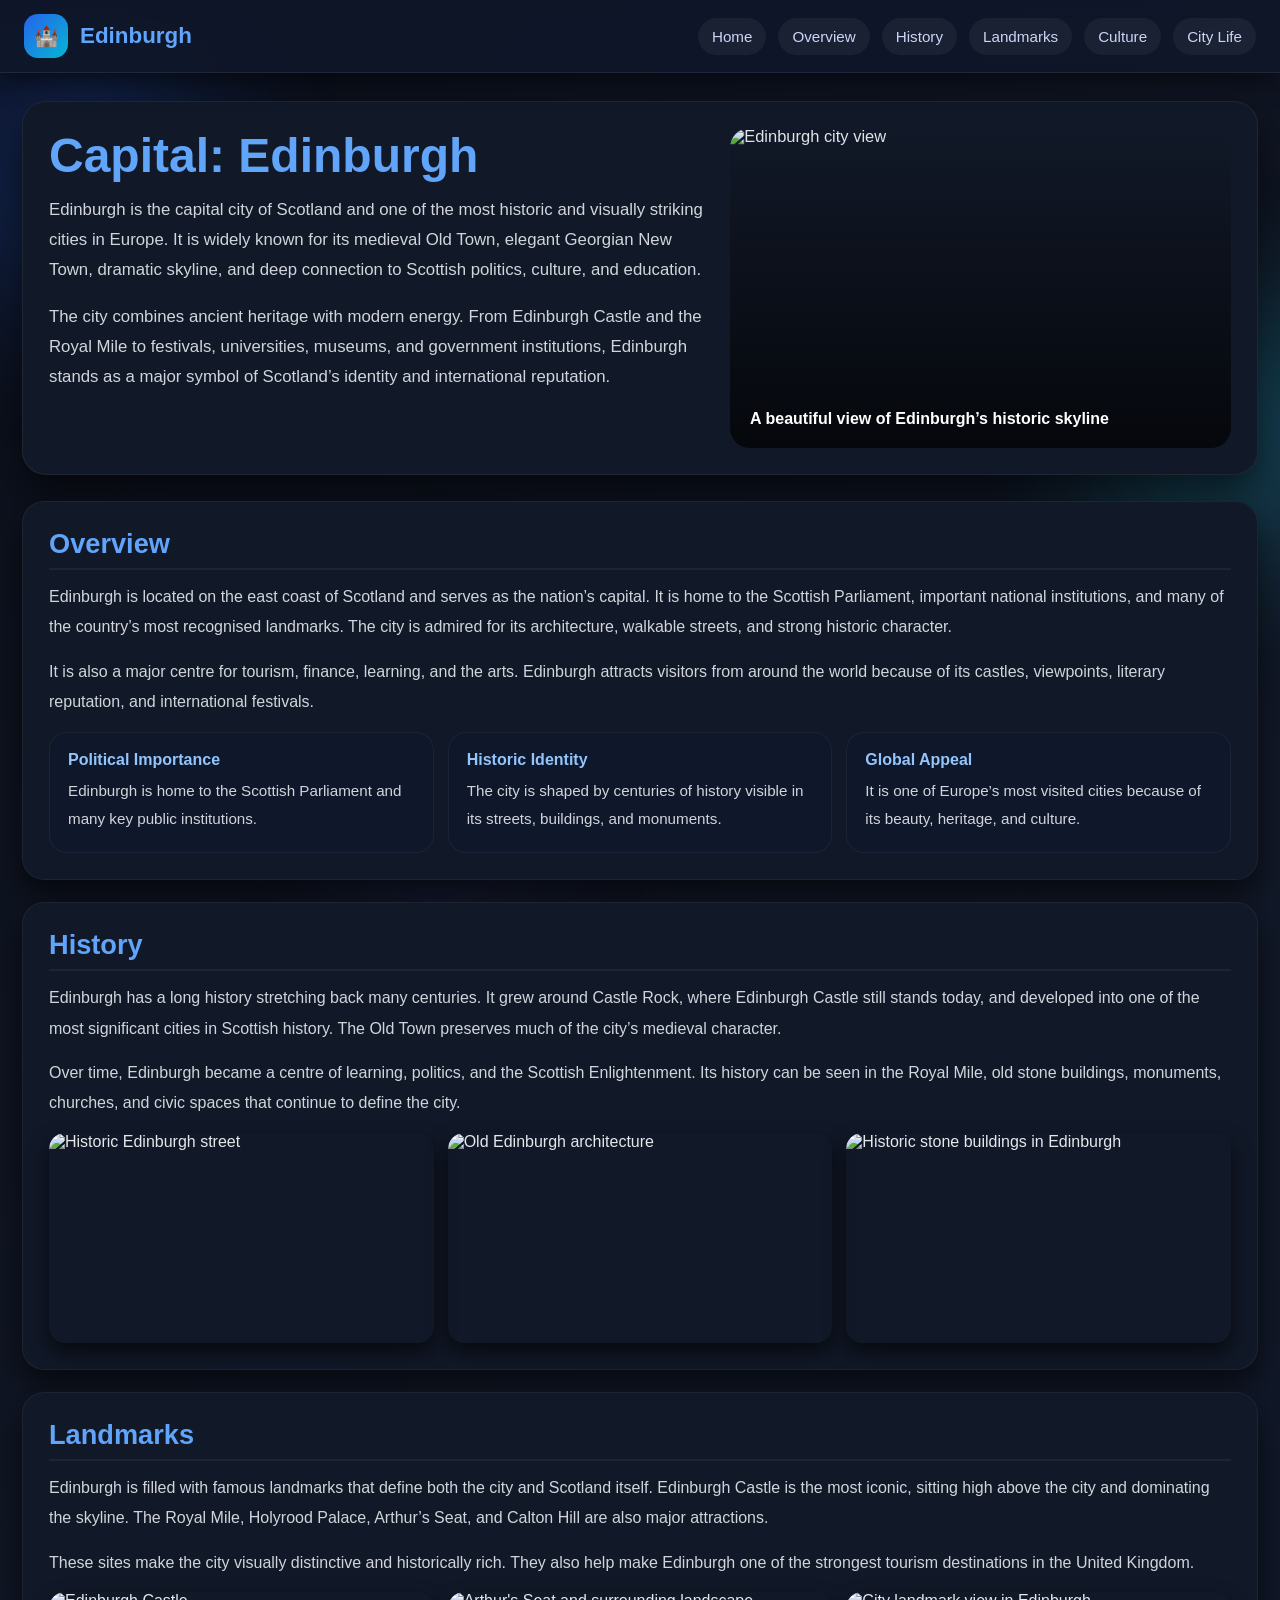
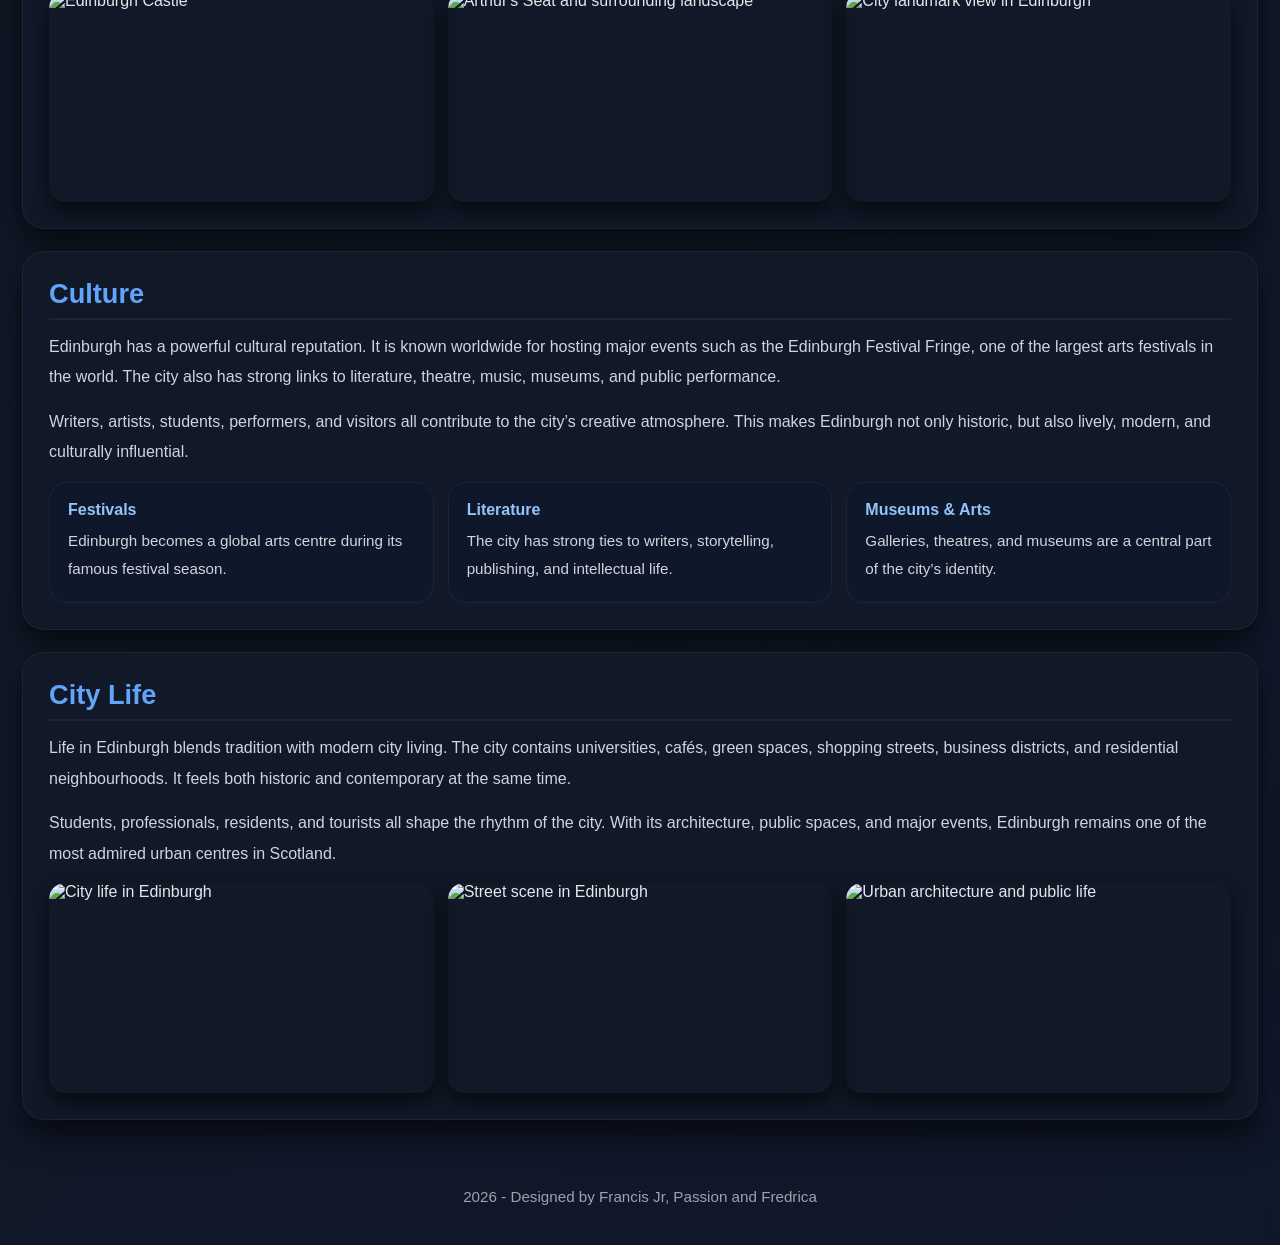
==== Edinburgh.html @ 1b9b7ec7 "Add files via upload" ====
<!DOCTYPE html>
<html lang="en">
<head>
  <meta charset="UTF-8" />
  <meta name="viewport" content="width=device-width, initial-scale=1.0" />
  <title>Capital of Scotland - Edinburgh</title>
  <link rel="stylesheet" href="Edinburgh.css">
  <script src="https://code.jquery.com/jquery-3.7.1.min.js"></script>
</head>
<body>
  <div class="bg-shape shape1"></div>
  <div class="bg-shape shape2"></div>
  <div class="bg-shape shape3"></div>

  <header class="topbar">
    <div class="topbar-inner">
      <div class="brand">
        <div class="brand-logo">🏰</div>
        <span>Edinburgh</span>
      </div>

      <nav class="top-links">
        <a href="index.html">Home</a>
        <a href="#overview">Overview</a>
        <a href="#history">History</a>
        <a href="#landmarks">Landmarks</a>
        <a href="#culture">Culture</a>
        <a href="#life">City Life</a>
      </nav>
    </div>
  </header>

  <section class="hero">
    <div class="hero-card">
      <div class="hero-text">
        <h1>Capital: Edinburgh</h1>

        <p>
          Edinburgh is the capital city of Scotland and one of the most historic and visually striking cities in Europe. It is widely known for its medieval Old Town, elegant Georgian New Town, dramatic skyline, and deep connection to Scottish politics, culture, and education.
        </p>

        <p>
          The city combines ancient heritage with modern energy. From Edinburgh Castle and the Royal Mile to festivals, universities, museums, and government institutions, Edinburgh stands as a major symbol of Scotland’s identity and international reputation.
        </p>
      </div>

      <div class="hero-image">
        <img
          src="https://images.unsplash.com/photo-1475070929565-c985b496cb9f?auto=format&fit=crop&w=1200&q=80"
          alt="Edinburgh city view"
        />
        <div class="hero-overlay">A beautiful view of Edinburgh’s historic skyline</div>
      </div>
    </div>
  </section>

  <main class="page">
    <section class="content">
      <article class="section-card" id="overview">
        <h2>Overview</h2>
        <p>
          Edinburgh is located on the east coast of Scotland and serves as the nation’s capital. It is home to the Scottish Parliament, important national institutions, and many of the country’s most recognised landmarks. The city is admired for its architecture, walkable streets, and strong historic character.
        </p>
        <p>
          It is also a major centre for tourism, finance, learning, and the arts. Edinburgh attracts visitors from around the world because of its castles, viewpoints, literary reputation, and international festivals.
        </p>

        <div class="info-grid">
          <div class="info-box">
            <h3>Political Importance</h3>
            <p>Edinburgh is home to the Scottish Parliament and many key public institutions.</p>
          </div>

          <div class="info-box">
            <h3>Historic Identity</h3>
            <p>The city is shaped by centuries of history visible in its streets, buildings, and monuments.</p>
          </div>

          <div class="info-box">
            <h3>Global Appeal</h3>
            <p>It is one of Europe’s most visited cities because of its beauty, heritage, and culture.</p>
          </div>
        </div>
      </article>

      <article class="section-card" id="history">
        <h2>History</h2>
        <p>
          Edinburgh has a long history stretching back many centuries. It grew around Castle Rock, where Edinburgh Castle still stands today, and developed into one of the most significant cities in Scottish history. The Old Town preserves much of the city’s medieval character.
        </p>
        <p>
          Over time, Edinburgh became a centre of learning, politics, and the Scottish Enlightenment. Its history can be seen in the Royal Mile, old stone buildings, monuments, churches, and civic spaces that continue to define the city.
        </p>

        <div class="gallery">
          <img
            src="https://images.unsplash.com/photo-1526129318478-62ed807ebdf9?auto=format&fit=crop&w=900&q=80"
            alt="Historic Edinburgh street"
          />
          <img
            src="https://images.unsplash.com/photo-1506377585622-bedcbb027afc?auto=format&fit=crop&w=900&q=80"
            alt="Old Edinburgh architecture"
          />
          <img
            src="https://images.unsplash.com/photo-1516483638261-f4dbaf036963?auto=format&fit=crop&w=900&q=80"
            alt="Historic stone buildings in Edinburgh"
          />
        </div>
      </article>

      <article class="section-card" id="landmarks">
        <h2>Landmarks</h2>
        <p>
          Edinburgh is filled with famous landmarks that define both the city and Scotland itself. Edinburgh Castle is the most iconic, sitting high above the city and dominating the skyline. The Royal Mile, Holyrood Palace, Arthur’s Seat, and Calton Hill are also major attractions.
        </p>
        <p>
          These sites make the city visually distinctive and historically rich. They also help make Edinburgh one of the strongest tourism destinations in the United Kingdom.
        </p>

        <div class="gallery">
          <img
            src="https://images.unsplash.com/photo-1501594907352-04cda38ebc29?auto=format&fit=crop&w=900&q=80"
            alt="Edinburgh Castle"
          />
          <img
            src="https://images.unsplash.com/photo-1506744038136-46273834b3fb?auto=format&fit=crop&w=900&q=80"
            alt="Arthur's Seat and surrounding landscape"
          />
          <img
            src="https://images.unsplash.com/photo-1494526585095-c41746248156?auto=format&fit=crop&w=900&q=80"
            alt="City landmark view in Edinburgh"
          />
        </div>
      </article>

      <article class="section-card" id="culture">
        <h2>Culture</h2>
        <p>
          Edinburgh has a powerful cultural reputation. It is known worldwide for hosting major events such as the Edinburgh Festival Fringe, one of the largest arts festivals in the world. The city also has strong links to literature, theatre, music, museums, and public performance.
        </p>
        <p>
          Writers, artists, students, performers, and visitors all contribute to the city’s creative atmosphere. This makes Edinburgh not only historic, but also lively, modern, and culturally influential.
        </p>

        <div class="info-grid">
          <div class="info-box">
            <h3>Festivals</h3>
            <p>Edinburgh becomes a global arts centre during its famous festival season.</p>
          </div>

          <div class="info-box">
            <h3>Literature</h3>
            <p>The city has strong ties to writers, storytelling, publishing, and intellectual life.</p>
          </div>

          <div class="info-box">
            <h3>Museums & Arts</h3>
            <p>Galleries, theatres, and museums are a central part of the city’s identity.</p>
          </div>
        </div>
      </article>

      <article class="section-card" id="life">
        <h2>City Life</h2>
        <p>
          Life in Edinburgh blends tradition with modern city living. The city contains universities, cafés, green spaces, shopping streets, business districts, and residential neighbourhoods. It feels both historic and contemporary at the same time.
        </p>
        <p>
          Students, professionals, residents, and tourists all shape the rhythm of the city. With its architecture, public spaces, and major events, Edinburgh remains one of the most admired urban centres in Scotland.
        </p>

        <div class="gallery">
          <img
            src="https://images.unsplash.com/photo-1512453979798-5ea266f8880c?auto=format&fit=crop&w=900&q=80"
            alt="City life in Edinburgh"
          />
          <img
            src="https://images.unsplash.com/photo-1499092346589-b9b6be3e94b2?auto=format&fit=crop&w=900&q=80"
            alt="Street scene in Edinburgh"
          />
          <img
            src="https://images.unsplash.com/photo-1489515217757-5fd1be406fef?auto=format&fit=crop&w=900&q=80"
            alt="Urban architecture and public life"
          />
        </div>
      </article>
    </section>
  </main>

  <footer class="footer">
    <p>2026 - Designed by Francis Jr, Passion and Fredrica</p>
  </footer>

  <button class="back-to-top" id="backToTop">↑</button>
  <script src="Edinburgh.js"></script>
</body>
</html>
---- Edinburgh.css ----
* {
      margin: 0;
      padding: 0;
      box-sizing: border-box;
    }

    html {
      scroll-behavior: smooth;
    }

    body {
      font-family: Arial, Helvetica, sans-serif;
      background: linear-gradient(135deg, #0b0f1a, #111827, #0f172a);
      color: #e5e7eb;
      overflow-x: hidden;
    }

    .bg-shape {
      position: fixed;
      border-radius: 50%;
      filter: blur(70px);
      z-index: -1;
      opacity: 0.25;
      animation: floatShape 10s ease-in-out infinite;
    }

    .shape1 {
      width: 280px;
      height: 280px;
      background: #2563eb;
      top: 40px;
      left: -60px;
    }

    .shape2 {
      width: 260px;
      height: 260px;
      background: #22d3ee;
      top: 300px;
      right: -70px;
      animation-delay: 2s;
    }

    .shape3 {
      width: 240px;
      height: 240px;
      background: #6366f1;
      bottom: 40px;
      left: 25%;
      animation-delay: 4s;
    }

    @keyframes floatShape {
      0%, 100% {
        transform: translateY(0) translateX(0) scale(1);
      }
      50% {
        transform: translateY(-18px) translateX(10px) scale(1.06);
      }
    }

    .topbar {
      position: sticky;
      top: 0;
      z-index: 1000;
      background: rgba(15, 23, 42, 0.9);
      backdrop-filter: blur(10px);
      border-bottom: 1px solid rgba(255, 255, 255, 0.08);
      box-shadow: 0 8px 25px rgba(0, 0, 0, 0.5);
    }

    .topbar-inner {
      max-width: 1400px;
      margin: auto;
      display: flex;
      justify-content: space-between;
      align-items: center;
      padding: 14px 24px;
      gap: 16px;
    }

    .brand {
      display: flex;
      align-items: center;
      gap: 12px;
      font-weight: bold;
      color: #60a5fa;
    }

    .brand-logo {
      width: 44px;
      height: 44px;
      border-radius: 14px;
      display: grid;
      place-items: center;
      background: linear-gradient(135deg, #2563eb, #06b6d4);
      color: white;
      font-size: 20px;
    }

    .brand span {
      font-size: 1.4rem;
    }

    .top-links {
      display: flex;
      gap: 12px;
      flex-wrap: wrap;
    }

    .top-links a {
      text-decoration: none;
      color: #cbd5f5;
      padding: 10px 14px;
      border-radius: 999px;
      transition: 0.3s ease;
      font-size: 0.95rem;
      background: rgba(255, 255, 255, 0.05);
    }

    .top-links a:hover,
    .top-links a.active {
      background: linear-gradient(135deg, #2563eb, #06b6d4);
      color: white;
      transform: translateY(-2px);
    }

    .hero {
      max-width: 1400px;
      margin: 28px auto 0;
      padding: 0 22px;
    }

    .hero-card {
      display: grid;
      grid-template-columns: 1.25fr 0.95fr;
      gap: 22px;
      padding: 26px;
      border-radius: 24px;
      background: #111827;
      border: 1px solid rgba(255, 255, 255, 0.06);
      box-shadow: 0 20px 40px rgba(0, 0, 0, 0.6);
    }

    .hero-text h1 {
      font-size: 3rem;
      color: #60a5fa;
      margin-bottom: 12px;
    }

    .hero-text p {
      font-size: 1.05rem;
      line-height: 1.8;
      color: #d1d5db;
      margin-bottom: 16px;
    }

    .hero-badges {
      display: flex;
      flex-wrap: wrap;
      gap: 12px;
      margin-top: 10px;
    }

    .hero-badges span {
      background: #0f172a;
      border: 1px solid rgba(255, 255, 255, 0.05);
      color: #93c5fd;
      padding: 10px 14px;
      border-radius: 999px;
      font-size: 0.9rem;
    }

    .hero-image {
      position: relative;
      min-height: 320px;
      border-radius: 20px;
      overflow: hidden;
    }

    .hero-image img {
      width: 100%;
      height: 100%;
      object-fit: cover;
      transform: scale(1.03);
      transition: transform 0.7s ease;
    }

    .hero-image:hover img {
      transform: scale(1.08);
    }

    .hero-overlay {
      position: absolute;
      inset: 0;
      background: linear-gradient(to top, rgba(0, 0, 0, 0.7), transparent);
      display: flex;
      align-items: end;
      padding: 20px;
      color: white;
      font-weight: bold;
    }

    .page {
      max-width: 1400px;
      margin: 26px auto 40px;
      padding: 0 22px;
      display: grid;
      grid-template-columns: 1fr;
      gap: 24px;
    }

    .content {
      display: flex;
      flex-direction: column;
      gap: 22px;
    }

    .section-card {
      background: #111827;
      border: 1px solid rgba(255, 255, 255, 0.05);
      border-radius: 22px;
      padding: 26px;
      box-shadow: 0 15px 30px rgba(0, 0, 0, 0.6);
      transform: translateY(35px);
      opacity: 0;
      transition: 0.8s ease;
    }

    .section-card.show {
      transform: translateY(0);
      opacity: 1;
    }

    .section-card h2 {
      color: #60a5fa;
      margin-bottom: 12px;
      font-size: 1.7rem;
      border-bottom: 2px solid rgba(255, 255, 255, 0.05);
      padding-bottom: 8px;
    }

    .section-card p {
      line-height: 1.9;
      color: #d1d5db;
      margin-bottom: 14px;
      font-size: 1rem;
    }

    .info-grid {
      display: grid;
      grid-template-columns: repeat(3, 1fr);
      gap: 14px;
      margin-top: 10px;
    }

    .info-box {
      padding: 18px;
      border-radius: 18px;
      background: #0f172a;
      border: 1px solid rgba(255, 255, 255, 0.05);
      transition: 0.35s ease;
    }

    .info-box:hover {
      transform: translateY(-6px);
      box-shadow: 0 12px 25px rgba(0, 0, 0, 0.5);
    }

    .info-box h3 {
      color: #93c5fd;
      margin-bottom: 8px;
      font-size: 1rem;
    }

    .info-box p {
      margin: 0;
      font-size: 0.95rem;
    }

    .gallery {
      display: grid;
      grid-template-columns: repeat(3, 1fr);
      gap: 14px;
      margin-top: 8px;
    }

    .gallery img {
      width: 100%;
      height: 210px;
      object-fit: cover;
      border-radius: 16px;
      box-shadow: 0 10px 20px rgba(0, 0, 0, 0.6);
      transition: 0.4s ease;
    }

    .gallery img:hover {
      transform: scale(1.05);
    }

    .footer {
      text-align: center;
      padding: 28px 16px 40px;
      color: #9ca3af;
      font-size: 0.95rem;
    }

    .back-to-top {
      position: fixed;
      right: 22px;
      bottom: 22px;
      width: 52px;
      height: 52px;
      border-radius: 50%;
      border: 0;
      outline: 0;
      cursor: pointer;
      background: linear-gradient(135deg, #2563eb, #06b6d4);
      color: white;
      font-size: 22px;
      box-shadow: 0 10px 20px rgba(0, 0, 0, 0.6);
      display: none;
    }

    .back-to-top:hover {
      transform: scale(1.1);
    }

    @media (max-width: 1100px) {
      .hero-card,
      .info-grid,
      .gallery {
        grid-template-columns: 1fr 1fr;
      }

      .hero-card {
        grid-template-columns: 1fr;
      }
    }

    @media (max-width: 700px) {
      .topbar-inner {
        flex-direction: column;
        align-items: flex-start;
      }

      .hero-text h1 {
        font-size: 2.2rem;
      }

      .info-grid,
      .gallery {
        grid-template-columns: 1fr;
      }
    }
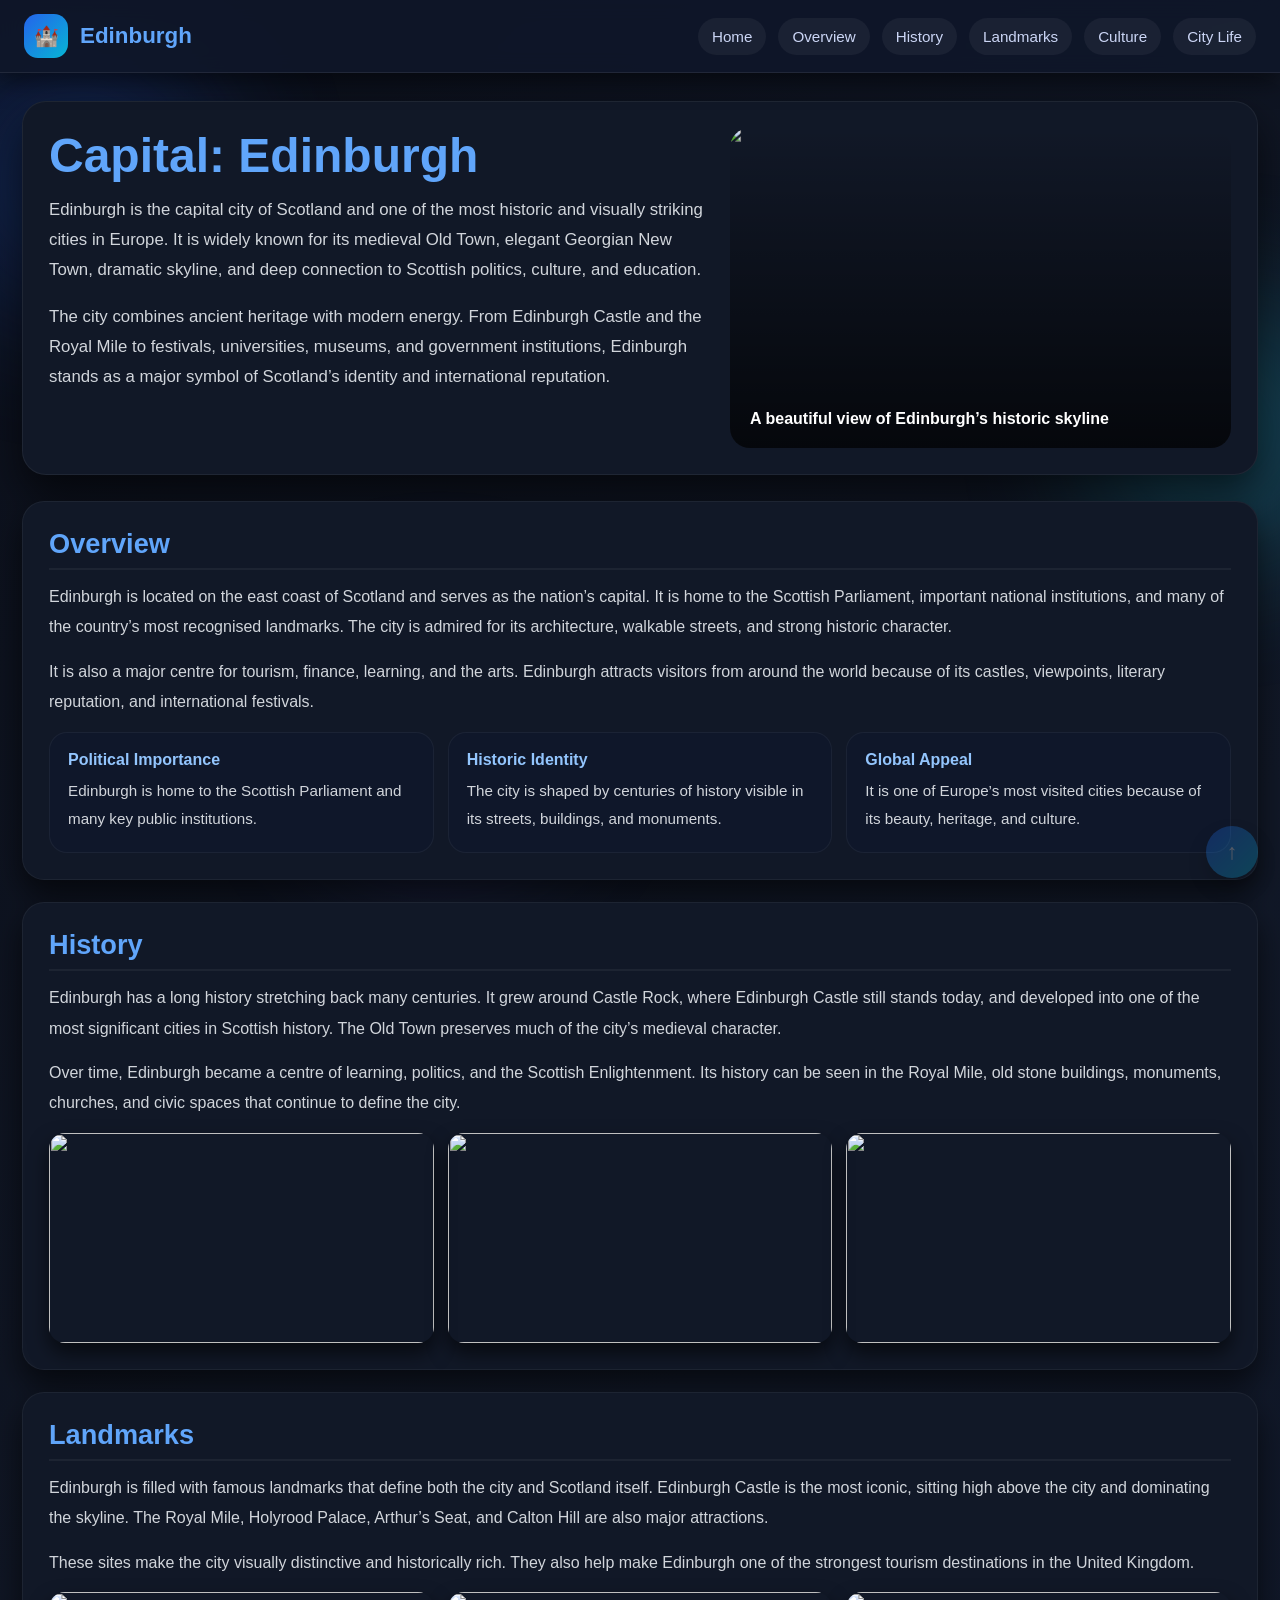
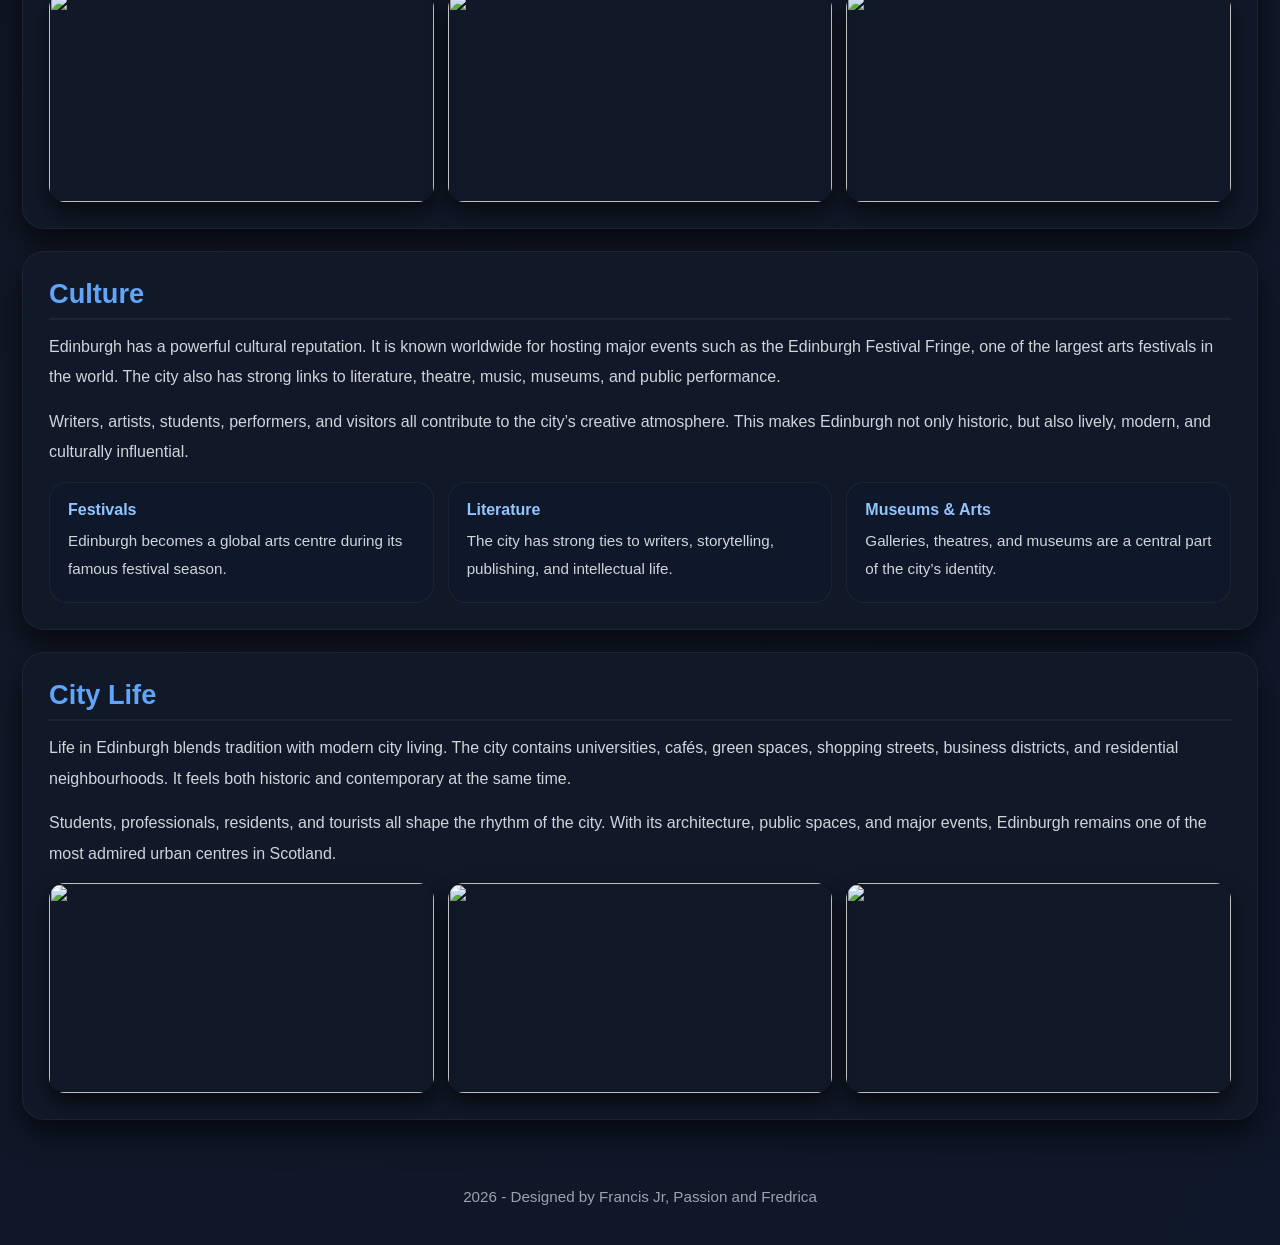
==== commit 158a9430: "Add files via upload" ====
--- a/Edinburgh.html
+++ b/Edinburgh.html
@@ -1,24 +1,41 @@
 <!DOCTYPE html>
 <html lang="en">
 <head>
+
+  <!-- Character encoding for the webpage -->
   <meta charset="UTF-8" />
+
+  <!-- Makes the layout responsive on mobile devices -->
   <meta name="viewport" content="width=device-width, initial-scale=1.0" />
+
+  <!-- Page title shown in the browser tab -->
   <title>Capital of Scotland - Edinburgh</title>
+
+  <!-- External stylesheet for this page -->
   <link rel="stylesheet" href="Edinburgh.css">
+
+  <!-- jQuery library used for animations and interactions -->
   <script src="https://code.jquery.com/jquery-3.7.1.min.js"></script>
+
 </head>
 <body>
+
+  <!-- Decorative floating background shapes -->
   <div class="bg-shape shape1"></div>
   <div class="bg-shape shape2"></div>
   <div class="bg-shape shape3"></div>
 
+  <!-- Top navigation bar -->
   <header class="topbar">
     <div class="topbar-inner">
+
+      <!-- Brand/logo section -->
       <div class="brand">
         <div class="brand-logo">🏰</div>
         <span>Edinburgh</span>
       </div>
 
+      <!-- Navigation links -->
       <nav class="top-links">
         <a href="index.html">Home</a>
         <a href="#overview">Overview</a>
@@ -27,11 +44,15 @@
         <a href="#culture">Culture</a>
         <a href="#life">City Life</a>
       </nav>
+
     </div>
   </header>
 
+  <!-- Hero section introducing Edinburgh -->
   <section class="hero">
     <div class="hero-card">
+
+      <!-- Main text introduction -->
       <div class="hero-text">
         <h1>Capital: Edinburgh</h1>
 
@@ -44,28 +65,39 @@
         </p>
       </div>
 
+      <!-- Hero image showing Edinburgh -->
       <div class="hero-image">
         <img
           src="https://images.unsplash.com/photo-1475070929565-c985b496cb9f?auto=format&fit=crop&w=1200&q=80"
-          alt="Edinburgh city view"
+          
         />
+
+        <!-- Caption overlay on the image -->
         <div class="hero-overlay">A beautiful view of Edinburgh’s historic skyline</div>
       </div>
+
     </div>
   </section>
 
+  <!-- Main page content -->
   <main class="page">
     <section class="content">
+
+      <!-- Overview section -->
       <article class="section-card" id="overview">
         <h2>Overview</h2>
+
         <p>
           Edinburgh is located on the east coast of Scotland and serves as the nation’s capital. It is home to the Scottish Parliament, important national institutions, and many of the country’s most recognised landmarks. The city is admired for its architecture, walkable streets, and strong historic character.
         </p>
+
         <p>
           It is also a major centre for tourism, finance, learning, and the arts. Edinburgh attracts visitors from around the world because of its castles, viewpoints, literary reputation, and international festivals.
         </p>
 
+        <!-- Information highlight boxes -->
         <div class="info-grid">
+
           <div class="info-box">
             <h3>Political Importance</h3>
             <p>Edinburgh is home to the Scottish Parliament and many key public institutions.</p>
@@ -80,69 +112,91 @@
             <h3>Global Appeal</h3>
             <p>It is one of Europe’s most visited cities because of its beauty, heritage, and culture.</p>
           </div>
-        </div>
-      </article>
-
+
+        </div>
+      </article>
+
+      <!-- History section -->
       <article class="section-card" id="history">
         <h2>History</h2>
+
         <p>
           Edinburgh has a long history stretching back many centuries. It grew around Castle Rock, where Edinburgh Castle still stands today, and developed into one of the most significant cities in Scottish history. The Old Town preserves much of the city’s medieval character.
         </p>
+
         <p>
           Over time, Edinburgh became a centre of learning, politics, and the Scottish Enlightenment. Its history can be seen in the Royal Mile, old stone buildings, monuments, churches, and civic spaces that continue to define the city.
         </p>
 
+        <!-- Historical architecture gallery -->
         <div class="gallery">
+
           <img
             src="https://images.unsplash.com/photo-1526129318478-62ed807ebdf9?auto=format&fit=crop&w=900&q=80"
-            alt="Historic Edinburgh street"
-          />
+            
+          />
+
           <img
             src="https://images.unsplash.com/photo-1506377585622-bedcbb027afc?auto=format&fit=crop&w=900&q=80"
-            alt="Old Edinburgh architecture"
-          />
+            
+          />
+
           <img
             src="https://images.unsplash.com/photo-1516483638261-f4dbaf036963?auto=format&fit=crop&w=900&q=80"
-            alt="Historic stone buildings in Edinburgh"
-          />
-        </div>
-      </article>
-
+            
+          />
+
+        </div>
+      </article>
+
+      <!-- Landmarks section -->
       <article class="section-card" id="landmarks">
         <h2>Landmarks</h2>
+
         <p>
           Edinburgh is filled with famous landmarks that define both the city and Scotland itself. Edinburgh Castle is the most iconic, sitting high above the city and dominating the skyline. The Royal Mile, Holyrood Palace, Arthur’s Seat, and Calton Hill are also major attractions.
         </p>
+
         <p>
           These sites make the city visually distinctive and historically rich. They also help make Edinburgh one of the strongest tourism destinations in the United Kingdom.
         </p>
 
+        <!-- Landmark images -->
         <div class="gallery">
+
           <img
             src="https://images.unsplash.com/photo-1501594907352-04cda38ebc29?auto=format&fit=crop&w=900&q=80"
-            alt="Edinburgh Castle"
-          />
+            
+          />
+
           <img
             src="https://images.unsplash.com/photo-1506744038136-46273834b3fb?auto=format&fit=crop&w=900&q=80"
-            alt="Arthur's Seat and surrounding landscape"
-          />
+            
+          />
+
           <img
             src="https://images.unsplash.com/photo-1494526585095-c41746248156?auto=format&fit=crop&w=900&q=80"
-            alt="City landmark view in Edinburgh"
-          />
-        </div>
-      </article>
-
+            
+          />
+
+        </div>
+      </article>
+
+      <!-- Culture section -->
       <article class="section-card" id="culture">
         <h2>Culture</h2>
+
         <p>
           Edinburgh has a powerful cultural reputation. It is known worldwide for hosting major events such as the Edinburgh Festival Fringe, one of the largest arts festivals in the world. The city also has strong links to literature, theatre, music, museums, and public performance.
         </p>
+
         <p>
           Writers, artists, students, performers, and visitors all contribute to the city’s creative atmosphere. This makes Edinburgh not only historic, but also lively, modern, and culturally influential.
         </p>
 
+        <!-- Cultural highlight boxes -->
         <div class="info-grid">
+
           <div class="info-box">
             <h3>Festivals</h3>
             <p>Edinburgh becomes a global arts centre during its famous festival season.</p>
@@ -157,41 +211,56 @@
             <h3>Museums & Arts</h3>
             <p>Galleries, theatres, and museums are a central part of the city’s identity.</p>
           </div>
-        </div>
-      </article>
-
+
+        </div>
+      </article>
+
+      <!-- City life section -->
       <article class="section-card" id="life">
         <h2>City Life</h2>
+
         <p>
           Life in Edinburgh blends tradition with modern city living. The city contains universities, cafés, green spaces, shopping streets, business districts, and residential neighbourhoods. It feels both historic and contemporary at the same time.
         </p>
+
         <p>
           Students, professionals, residents, and tourists all shape the rhythm of the city. With its architecture, public spaces, and major events, Edinburgh remains one of the most admired urban centres in Scotland.
         </p>
 
+        <!-- Images showing everyday life in the city -->
         <div class="gallery">
+
           <img
             src="https://images.unsplash.com/photo-1512453979798-5ea266f8880c?auto=format&fit=crop&w=900&q=80"
-            alt="City life in Edinburgh"
-          />
+            
+          />
+
           <img
             src="https://images.unsplash.com/photo-1499092346589-b9b6be3e94b2?auto=format&fit=crop&w=900&q=80"
-            alt="Street scene in Edinburgh"
-          />
+            
+          />
+
           <img
             src="https://images.unsplash.com/photo-1489515217757-5fd1be406fef?auto=format&fit=crop&w=900&q=80"
-            alt="Urban architecture and public life"
-          />
-        </div>
-      </article>
+            
+          />
+
+        </div>
+      </article>
+
     </section>
   </main>
 
+  <!-- Footer section -->
   <footer class="footer">
     <p>2026 - Designed by Francis Jr, Passion and Fredrica</p>
   </footer>
 
+  <!-- Floating button to scroll back to the top -->
   <button class="back-to-top" id="backToTop">↑</button>
+
+  <!-- External JavaScript controlling animations and page behaviour -->
   <script src="Edinburgh.js"></script>
+
 </body>
 </html>
